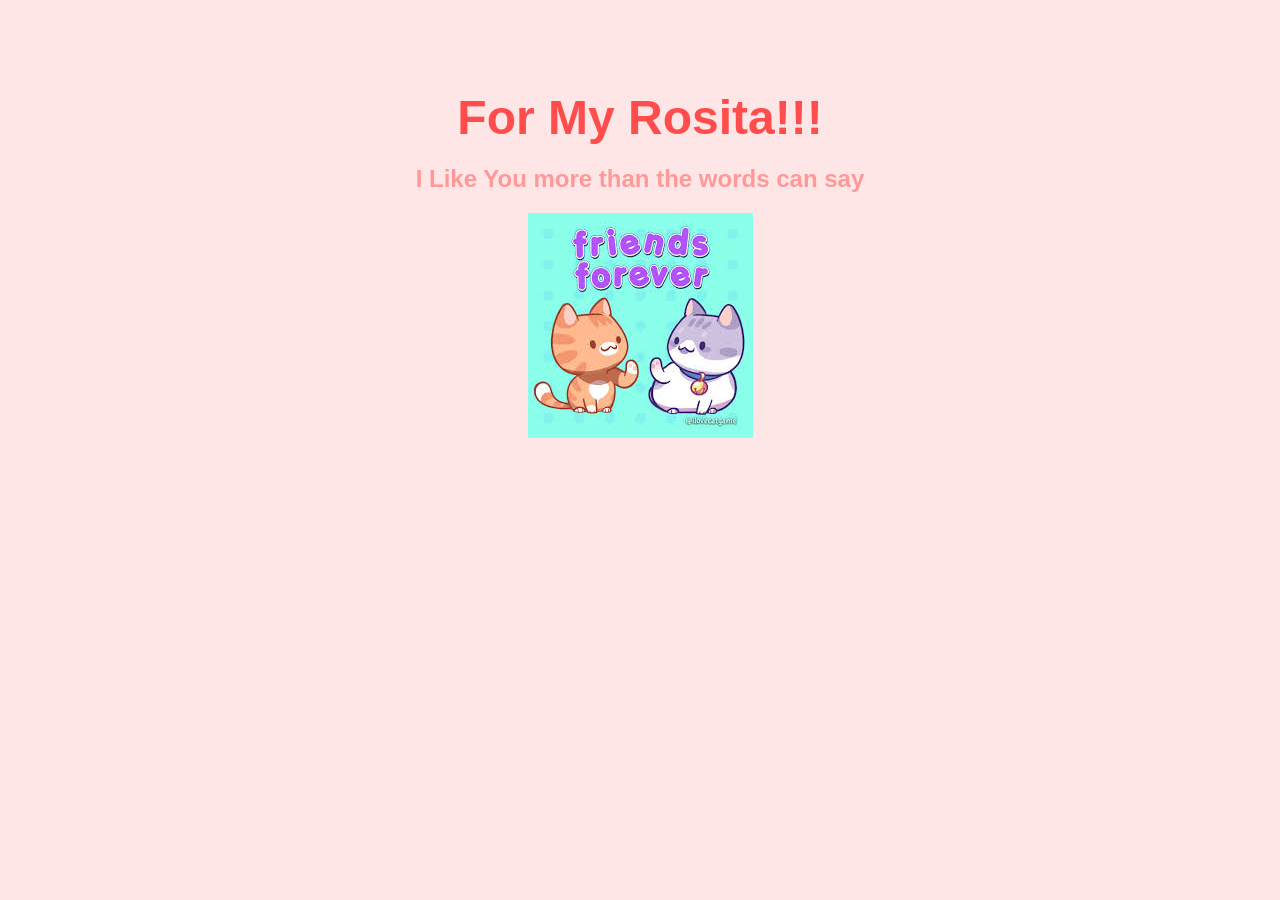
==== index.html @ 2a7308a5 "added" ====
<!DOCTYPE html>
<html lang="en">

<head>
    <meta charset="UTF-8">
    <meta name="viewport" content="width=device-width, initial-scale=1.0">
    <title>For My Rosita!!!</title>
    <style>
        body {
            background-color: #ffe6e6;
            font-family: 'Arial', sans-serif;
            text-align: center;
            padding: 50px;
        }

        h1 {
            color: #ff4d4d;
            font-size: 48px;
            margin-bottom: 20px;
        }

        h2 {
            color: #ff9999;
            font-size: 24px;
        }
    </style>
</head>

<body>
    <h1>For My Rosita!!!</h1>
    <h2>I Like You more than the words can say</h2>
    <img src="download (1).jpg" alt="Love GIF">
</body>

</html>
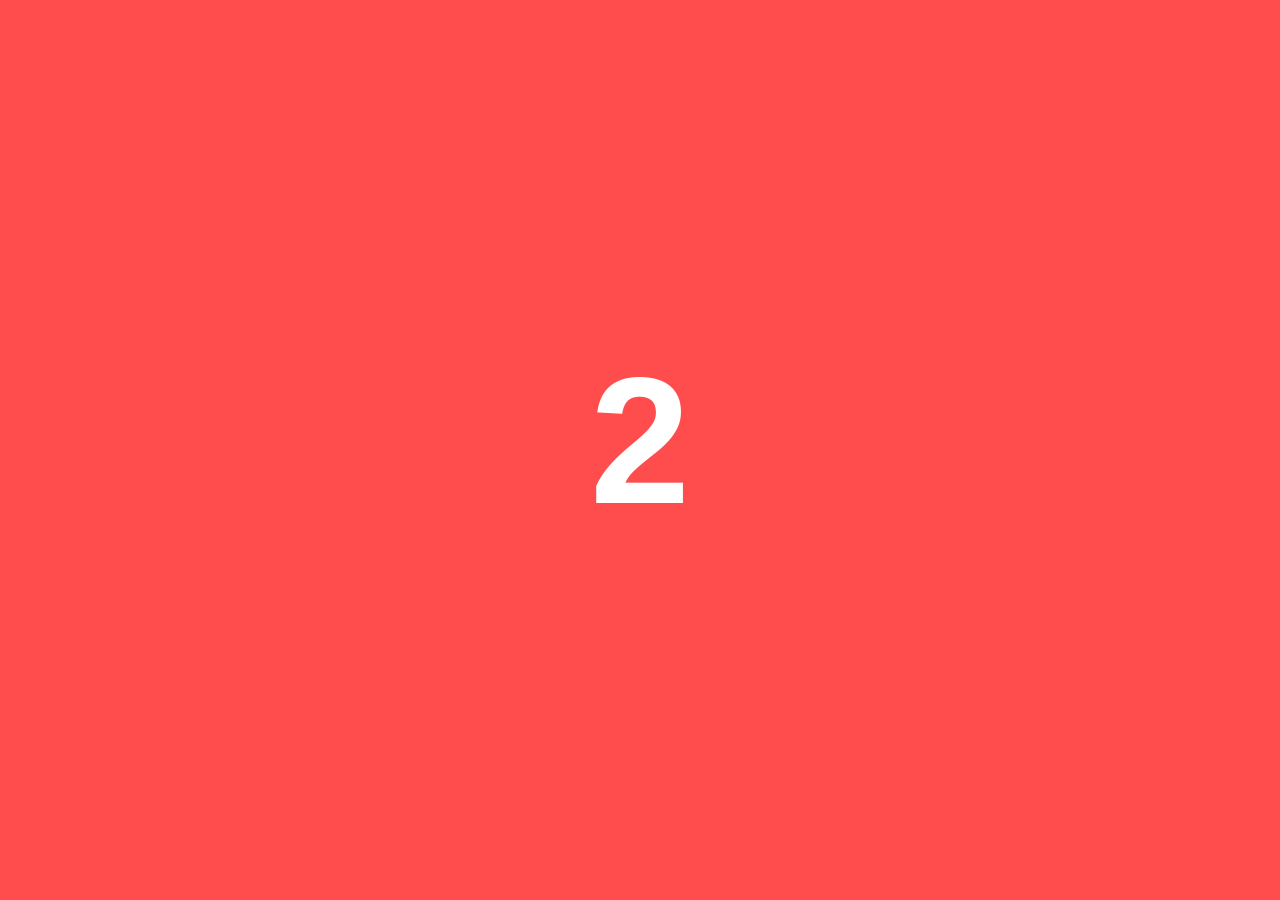
==== commit f2dd9252: "Update index.html" ====
--- a/index.html
+++ b/index.html
@@ -6,10 +6,41 @@
     <meta name="viewport" content="width=device-width, initial-scale=1.0">
     <title>For My Rosita!!!</title>
     <style>
+        * {
+            margin: 0;
+            padding: 0;
+            box-sizing: border-box;
+        }
+
         body {
-            background-color: #ffe6e6;
             font-family: 'Arial', sans-serif;
             text-align: center;
+            background-color: #ffe6e6;
+        }
+
+        #countdown-screen {
+            position: fixed;
+            inset: 0;
+            background: #ff4d4d;
+            display: flex;
+            align-items: center;
+            justify-content: center;
+            z-index: 999;
+        }
+
+        #number {
+            font-size: 180px;
+            font-weight: bold;
+            color: white;
+        }
+
+        #main-page {
+            display: none;
+            background-image: url(bg.webp);
+            background-size: cover;
+            background-position: center;
+            background-repeat: no-repeat;
+            min-height: 100vh;
             padding: 50px;
         }
 
@@ -22,14 +53,70 @@
         h2 {
             color: #ff9999;
             font-size: 24px;
+            margin-bottom: 30px;
+        }
+
+        img {
+            max-width: 300px;
+            border-radius: 16px;
+            margin-bottom: 24px;
+        }
+
+        button {
+            display: block;
+            margin: 20px auto;
+            padding: 14px 36px;
+            font-size: 18px;
+            background: #ff4d4d;
+            color: white;
+            border: none;
+            border-radius: 30px;
+            cursor: pointer;
+        }
+
+        button:hover {
+            background: #e03333;
         }
     </style>
 </head>
 
 <body>
-    <h1>For My Rosita!!!</h1>
-    <h2>I Like You more than the words can say</h2>
-    <img src="download (1).jpg" alt="Love GIF">
+
+    <div id="countdown-screen">
+        <h1 id="number">3</h1>
+    </div>
+
+    <div id="main-page">
+        <h1>For My Rosita!!!</h1>
+        <h2>I Like You more than the words can say</h2>
+        <img src="download (1).jpg" alt="Friends Forever">
+        <button onclick="showLove()">Click Me!</button>
+    </div>
+
+    <script>
+        let count = 3;
+        const numEl = document.getElementById('number');
+        const countdownScreen = document.getElementById('countdown-screen');
+        const mainPage = document.getElementById('main-page');
+
+        function tick() {
+            if (count === 0) {
+                countdownScreen.style.display = 'none';
+                mainPage.style.display = 'block';
+                return;
+            }
+            numEl.textContent = count;
+            count--;
+            setTimeout(tick, 1000);
+        }
+
+        tick();
+
+        function showLove() {
+            alert("I Like You So Much!!!");
+        }
+    </script>
+
 </body>
 
-</html>+</html>
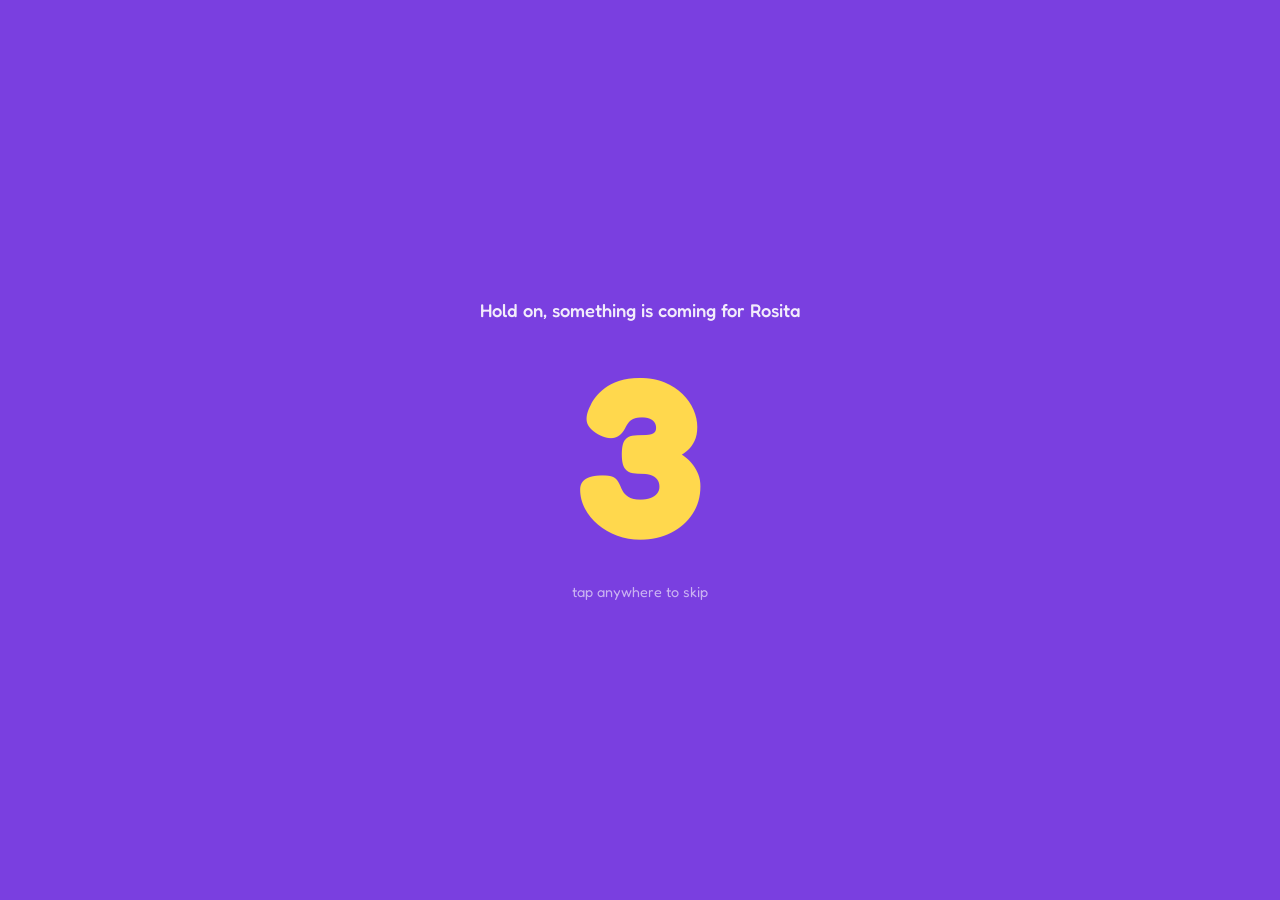
==== commit e8a10b0d: "Birthday Changes" ====
--- a/index.html
+++ b/index.html
@@ -1,122 +1,97 @@
-<!DOCTYPE html>
-<html lang="en">
-
-<head>
-    <meta charset="UTF-8">
-    <meta name="viewport" content="width=device-width, initial-scale=1.0">
-    <title>For My Rosita!!!</title>
-    <style>
-        * {
-            margin: 0;
-            padding: 0;
-            box-sizing: border-box;
-        }
-
-        body {
-            font-family: 'Arial', sans-serif;
-            text-align: center;
-            background-color: #ffe6e6;
-        }
-
-        #countdown-screen {
-            position: fixed;
-            inset: 0;
-            background: #ff4d4d;
-            display: flex;
-            align-items: center;
-            justify-content: center;
-            z-index: 999;
-        }
-
-        #number {
-            font-size: 180px;
-            font-weight: bold;
-            color: white;
-        }
-
-        #main-page {
-            display: none;
-            background-image: url(bg.webp);
-            background-size: cover;
-            background-position: center;
-            background-repeat: no-repeat;
-            min-height: 100vh;
-            padding: 50px;
-        }
-
-        h1 {
-            color: #ff4d4d;
-            font-size: 48px;
-            margin-bottom: 20px;
-        }
-
-        h2 {
-            color: #ff9999;
-            font-size: 24px;
-            margin-bottom: 30px;
-        }
-
-        img {
-            max-width: 300px;
-            border-radius: 16px;
-            margin-bottom: 24px;
-        }
-
-        button {
-            display: block;
-            margin: 20px auto;
-            padding: 14px 36px;
-            font-size: 18px;
-            background: #ff4d4d;
-            color: white;
-            border: none;
-            border-radius: 30px;
-            cursor: pointer;
-        }
-
-        button:hover {
-            background: #e03333;
-        }
-    </style>
-</head>
-
-<body>
-
-    <div id="countdown-screen">
-        <h1 id="number">3</h1>
-    </div>
-
-    <div id="main-page">
-        <h1>For My Rosita!!!</h1>
-        <h2>I Like You more than the words can say</h2>
-        <img src="download (1).jpg" alt="Friends Forever">
-        <button onclick="showLove()">Click Me!</button>
-    </div>
-
-    <script>
-        let count = 3;
-        const numEl = document.getElementById('number');
-        const countdownScreen = document.getElementById('countdown-screen');
-        const mainPage = document.getElementById('main-page');
-
-        function tick() {
-            if (count === 0) {
-                countdownScreen.style.display = 'none';
-                mainPage.style.display = 'block';
-                return;
-            }
-            numEl.textContent = count;
-            count--;
-            setTimeout(tick, 1000);
-        }
-
-        tick();
-
-        function showLove() {
-            alert("I Like You So Much!!!");
-        }
-    </script>
-
-</body>
-
-</html>
+<!DOCTYPE html>
+<html lang="en">
+<head>
+  <meta charset="UTF-8">
+  <meta name="viewport" content="width=device-width, initial-scale=1">
+  <title>Happy birthday Rosita</title>
+  <meta name="theme-color" content="#7a3fe0">
+  <link rel="preconnect" href="https://fonts.googleapis.com">
+  <link rel="preconnect" href="https://fonts.gstatic.com" crossorigin>
+  <link href="https://fonts.googleapis.com/css2?family=Fredoka:wght@400;500;600;700&family=Patrick+Hand&display=swap" rel="stylesheet">
+  <link rel="stylesheet" href="style.css">
+</head>
+<body class="locked">
+
+  <!-- 3, 2, 1 -->
+  <div id="countdown" role="status" aria-live="polite">
+    <p class="cd-small">Hold on, something is coming for Rosita</p>
+    <div id="cd-number">3</div>
+    <p class="cd-skip">tap anywhere to skip</p>
+  </div>
+
+  <canvas id="confetti" aria-hidden="true"></canvas>
+
+  <button id="tune" class="tune" type="button" aria-pressed="false">Play a tune</button>
+
+  <main>
+
+    <!-- Cake -->
+    <section class="scene hero" id="hero">
+      <div class="hero-text" aria-live="polite">
+        <h1 id="hero-title">Make a wish, Rosita</h1>
+        <p id="hero-sub">Think of something good, then blow out the candles.</p>
+      </div>
+
+      <div class="cake lit" id="cake" aria-hidden="true">
+        <div class="glow"></div>
+        <div class="candles">
+          <div class="candle"><span class="flame"></span></div>
+          <div class="candle"><span class="flame"></span></div>
+          <div class="candle"><span class="flame"></span></div>
+        </div>
+        <div class="tier tier-top"></div>
+        <div class="tier tier-mid"></div>
+        <div class="tier tier-bottom"></div>
+        <div class="plate"></div>
+      </div>
+
+      <div class="hero-actions">
+        <button id="blow" class="btn" type="button">Blow the candles</button>
+        <button id="relight" class="btn-text" type="button" hidden>Light them again</button>
+      </div>
+    </section>
+
+    <!-- Letter -->
+    <section class="scene reveal" id="letter-section" hidden>
+      <h2>A little letter for you</h2>
+      <article class="paper">
+        <div class="paper-text" id="letter"></div>
+      </article>
+    </section>
+
+    <!-- Reasons -->
+    <section class="scene reveal" id="reasons-section" hidden>
+      <h2>Why you are my person</h2>
+      <p class="hint">Tap a card to flip it</p>
+      <div class="cards" id="cards"></div>
+    </section>
+
+    <!-- Photo -->
+    <section class="scene reveal" id="photo-section" hidden>
+      <h2>Us, forever</h2>
+      <figure class="polaroid">
+        <img id="photo" src="friends.jpg" alt="Two cartoon cats waving at each other with the words friends forever">
+        <figcaption id="photo-caption"></figcaption>
+      </figure>
+    </section>
+
+    <!-- Gift -->
+    <section class="scene reveal" id="gift-section" hidden>
+      <h2>One more thing</h2>
+      <button class="gift" id="gift" type="button" aria-expanded="false" aria-controls="gift-note">
+        <span class="gift-lid"></span>
+        <span class="gift-box"></span>
+        <span class="gift-label">Open it</span>
+      </button>
+      <p class="gift-note" id="gift-note" aria-live="polite"></p>
+    </section>
+
+    <footer class="foot" id="foot" hidden>
+      <p>Made with love, for Rosita</p>
+    </footer>
+
+  </main>
+
+  <script src="script.js"></script>
+</body>
+</html>
--- a/style.css
+++ b/style.css
@@ -0,0 +1,510 @@
+:root {
+  --mint: #8ee6d8;
+  --mint-deep: #5fcfc0;
+  --ink: #2b1a66;
+  --purple: #7a3fe0;
+  --orange: #ff9a4d;
+  --pink: #ff7eb6;
+  --yellow: #ffd84d;
+  --paper: #fffaf0;
+  --font-display: 'Fredoka', 'Trebuchet MS', system-ui, sans-serif;
+  --font-hand: 'Patrick Hand', 'Comic Sans MS', cursive;
+}
+
+* { margin: 0; padding: 0; box-sizing: border-box; }
+
+html { scroll-behavior: smooth; }
+
+body {
+  font-family: var(--font-display);
+  color: var(--ink);
+  background:
+    radial-gradient(circle at 15% 10%, rgba(255, 255, 255, .35) 0, transparent 40%),
+    radial-gradient(circle at 85% 70%, rgba(255, 255, 255, .25) 0, transparent 45%),
+    var(--mint);
+  background-attachment: fixed;
+  line-height: 1.5;
+  -webkit-font-smoothing: antialiased;
+}
+
+body.locked { overflow: hidden; }
+
+[hidden] { display: none !important; }
+
+:focus-visible {
+  outline: 3px solid var(--ink);
+  outline-offset: 3px;
+}
+
+/* ---------- countdown ---------- */
+
+#countdown {
+  position: fixed;
+  inset: 0;
+  z-index: 100;
+  display: flex;
+  flex-direction: column;
+  align-items: center;
+  justify-content: center;
+  gap: 1rem;
+  background: var(--purple);
+  color: #fff;
+  text-align: center;
+  padding: 1.5rem;
+  transition: opacity .6s ease, visibility .6s ease;
+  cursor: pointer;
+}
+
+#countdown.done { opacity: 0; visibility: hidden; }
+
+.cd-small { font-size: 1.15rem; font-weight: 500; opacity: .9; }
+.cd-skip { font-size: .9rem; opacity: .6; }
+
+#cd-number {
+  font-size: clamp(7rem, 32vw, 14rem);
+  font-weight: 700;
+  line-height: 1;
+  color: var(--yellow);
+}
+
+#cd-number.pop { animation: pop .8s cubic-bezier(.2, 1.4, .4, 1); }
+
+@keyframes pop {
+  0% { transform: scale(.3); opacity: 0; }
+  60% { transform: scale(1.15); opacity: 1; }
+  100% { transform: scale(1); }
+}
+
+/* ---------- confetti + tune ---------- */
+
+#confetti {
+  position: fixed;
+  inset: 0;
+  width: 100%;
+  height: 100%;
+  pointer-events: none;
+  z-index: 60;
+}
+
+.tune {
+  position: fixed;
+  top: .9rem;
+  right: .9rem;
+  z-index: 70;
+  font: 500 .9rem var(--font-display);
+  color: var(--ink);
+  background: rgba(255, 255, 255, .85);
+  border: 2px solid var(--ink);
+  border-radius: 999px;
+  padding: .45rem 1rem;
+  cursor: pointer;
+}
+
+.tune[aria-pressed="true"] { background: var(--yellow); }
+
+/* ---------- shared ---------- */
+
+.scene {
+  min-height: 100svh;
+  display: flex;
+  flex-direction: column;
+  align-items: center;
+  justify-content: center;
+  text-align: center;
+  padding: 5rem 1.25rem;
+  gap: 1.5rem;
+}
+
+h1 {
+  font-size: clamp(2.4rem, 9vw, 4.4rem);
+  font-weight: 700;
+  line-height: 1.05;
+  letter-spacing: -.01em;
+  color: var(--purple);
+  text-shadow: 3px 3px 0 #fff;
+}
+
+h2 {
+  font-size: clamp(1.8rem, 6vw, 2.8rem);
+  font-weight: 700;
+  line-height: 1.1;
+  color: var(--purple);
+  text-shadow: 2px 2px 0 #fff;
+}
+
+.hint { font-size: 1rem; opacity: .75; }
+
+.btn {
+  font: 600 1.15rem var(--font-display);
+  color: #fff;
+  background: var(--purple);
+  border: none;
+  border-radius: 999px;
+  padding: .9rem 2.2rem;
+  cursor: pointer;
+  box-shadow: 0 5px 0 var(--ink);
+  transition: transform .12s ease, box-shadow .12s ease;
+}
+
+.btn:hover { transform: translateY(-2px); box-shadow: 0 7px 0 var(--ink); }
+.btn:active { transform: translateY(4px); box-shadow: 0 1px 0 var(--ink); }
+
+.btn-text {
+  font: 500 1rem var(--font-display);
+  color: var(--ink);
+  background: none;
+  border: none;
+  text-decoration: underline;
+  text-underline-offset: 4px;
+  cursor: pointer;
+  padding: .5rem;
+}
+
+/* ---------- hero + cake ---------- */
+
+.hero { gap: 2rem; }
+.hero-text { max-width: 30rem; display: grid; gap: .8rem; }
+.hero-text p { font-size: 1.15rem; }
+
+.hero-actions { display: grid; justify-items: center; gap: .4rem; }
+
+.cake {
+  position: relative;
+  width: 290px;
+  height: 300px;
+  cursor: pointer;
+}
+
+.glow {
+  position: absolute;
+  left: 50%;
+  bottom: 190px;
+  width: 280px;
+  height: 220px;
+  margin-left: -140px;
+  background: radial-gradient(closest-side, rgba(255, 216, 77, .75), transparent);
+  animation: glow 2.4s ease-in-out infinite;
+  transition: opacity .8s ease;
+}
+
+.cake.out .glow { opacity: 0; animation: none; }
+
+@keyframes glow {
+  0%, 100% { transform: scale(1); }
+  50% { transform: scale(1.08); }
+}
+
+.plate {
+  position: absolute;
+  left: 0;
+  right: 0;
+  bottom: 0;
+  height: 22px;
+  background: #fff;
+  border: 3px solid var(--ink);
+  border-radius: 50%;
+}
+
+.tier {
+  position: absolute;
+  left: 50%;
+  border: 3px solid var(--ink);
+  border-radius: 18px;
+  overflow: hidden;
+  transform: translateX(-50%);
+}
+
+.tier::before {
+  content: "";
+  position: absolute;
+  top: 0;
+  left: 0;
+  right: 0;
+  height: 16px;
+  background: #fff;
+}
+
+.tier::after {
+  content: "";
+  position: absolute;
+  top: 14px;
+  left: 0;
+  right: 0;
+  height: 22px;
+  background: radial-gradient(circle at 14px 0, #fff 13px, transparent 14px) 0 0 / 28px 22px repeat-x;
+}
+
+.tier-bottom { width: 250px; height: 92px; bottom: 10px; background: var(--purple); }
+.tier-mid { width: 180px; height: 72px; bottom: 96px; background: var(--pink); }
+.tier-top { width: 116px; height: 58px; bottom: 162px; background: var(--orange); }
+
+.candles {
+  position: absolute;
+  left: 50%;
+  bottom: 216px;
+  display: flex;
+  gap: 22px;
+  transform: translateX(-50%);
+  z-index: 2;
+}
+
+.candle {
+  position: relative;
+  width: 10px;
+  height: 36px;
+  border: 2px solid var(--ink);
+  border-radius: 3px;
+  background: repeating-linear-gradient(-45deg, #fff 0 6px, var(--yellow) 6px 12px);
+}
+
+.flame {
+  position: absolute;
+  left: 50%;
+  bottom: 100%;
+  width: 14px;
+  height: 22px;
+  margin: 0 0 3px -7px;
+  background: radial-gradient(circle at 50% 70%, #fff6c2 0, var(--yellow) 35%, var(--orange) 80%);
+  border-radius: 50% 50% 50% 50% / 62% 62% 38% 38%;
+  transform-origin: 50% 100%;
+  animation: flicker .5s ease-in-out infinite alternate;
+  transition: opacity .25s ease, transform .25s ease;
+}
+
+.candle:nth-child(2) .flame { animation-delay: .15s; }
+.candle:nth-child(3) .flame { animation-delay: .3s; }
+
+@keyframes flicker {
+  from { transform: scale(1, 1) rotate(-3deg); }
+  to { transform: scale(.9, 1.1) rotate(3deg); }
+}
+
+.cake.out .flame { opacity: 0; transform: scale(.2); animation: none; }
+
+.candle::after {
+  content: "";
+  position: absolute;
+  left: 50%;
+  bottom: 100%;
+  width: 8px;
+  height: 8px;
+  margin-left: -4px;
+  border-radius: 50%;
+  background: rgba(90, 90, 110, .55);
+  opacity: 0;
+}
+
+.cake.out .candle::after { animation: smoke 1.6s ease-out forwards; }
+
+@keyframes smoke {
+  0% { opacity: .7; transform: translateY(0) scale(.6); }
+  100% { opacity: 0; transform: translateY(-70px) scale(2.6); }
+}
+
+/* ---------- letter ---------- */
+
+.paper {
+  width: min(100%, 36rem);
+  background: var(--paper);
+  border-radius: 6px;
+  padding: 2rem 1.6rem 1.6rem;
+  box-shadow: 0 10px 0 rgba(43, 26, 102, .15), 0 0 0 3px var(--ink);
+  transform: rotate(-1deg);
+  text-align: left;
+}
+
+.paper-text {
+  font-family: var(--font-hand);
+  font-size: 1.3rem;
+  line-height: 2.3rem;
+  background-image: linear-gradient(transparent calc(100% - 1px), #e4d6b8 0);
+  background-size: 100% 2.3rem;
+}
+
+.paper-text p { margin-bottom: 2.3rem; }
+.paper-text p:last-child { margin-bottom: 0; }
+.paper-text .sign { text-align: right; color: var(--purple); font-size: 1.5rem; }
+
+/* ---------- flip cards ---------- */
+
+.cards {
+  width: min(100%, 48rem);
+  display: grid;
+  grid-template-columns: repeat(auto-fit, minmax(9.5rem, 1fr));
+  gap: 1rem;
+}
+
+.card {
+  perspective: 800px;
+  background: none;
+  border: none;
+  height: 11rem;
+  font: inherit;
+  color: inherit;
+  cursor: pointer;
+}
+
+.card-inner {
+  position: relative;
+  width: 100%;
+  height: 100%;
+  transform-style: preserve-3d;
+  transition: transform .6s cubic-bezier(.3, 1.3, .5, 1);
+}
+
+.card.flipped .card-inner { transform: rotateY(180deg); }
+
+.face {
+  position: absolute;
+  inset: 0;
+  display: flex;
+  align-items: center;
+  justify-content: center;
+  padding: 1rem;
+  border: 3px solid var(--ink);
+  border-radius: 20px;
+  backface-visibility: hidden;
+  -webkit-backface-visibility: hidden;
+}
+
+.front { font-size: 1.35rem; font-weight: 600; color: #fff; }
+.back { transform: rotateY(180deg); background: var(--paper); font-size: 1rem; line-height: 1.35; font-weight: 500; }
+
+.card:nth-child(4n + 1) .front { background: var(--purple); }
+.card:nth-child(4n + 2) .front { background: var(--orange); }
+.card:nth-child(4n + 3) .front { background: var(--pink); }
+.card:nth-child(4n + 4) .front { background: var(--ink); }
+
+/* ---------- photo ---------- */
+
+.polaroid {
+  background: #fff;
+  padding: .9rem .9rem 1rem;
+  border: 3px solid var(--ink);
+  border-radius: 8px;
+  transform: rotate(3deg);
+  max-width: 17rem;
+  box-shadow: 0 10px 0 rgba(43, 26, 102, .15);
+}
+
+.polaroid img { display: block; width: 100%; height: auto; border-radius: 4px; }
+
+.polaroid figcaption {
+  margin-top: .7rem;
+  font-family: var(--font-hand);
+  font-size: 1.3rem;
+}
+
+/* ---------- gift ---------- */
+
+.gift {
+  position: relative;
+  width: 160px;
+  height: 170px;
+  background: none;
+  border: none;
+  font: inherit;
+  color: inherit;
+  cursor: pointer;
+}
+
+.gift-box,
+.gift-lid {
+  position: absolute;
+  left: 50%;
+  border: 3px solid var(--ink);
+  transform: translateX(-50%);
+  background:
+    linear-gradient(90deg, transparent 42%, var(--yellow) 42% 58%, transparent 58%),
+    var(--purple);
+}
+
+.gift-box { bottom: 28px; width: 130px; height: 90px; border-radius: 0 0 14px 14px; }
+
+.gift-lid {
+  bottom: 114px;
+  width: 150px;
+  height: 36px;
+  border-radius: 10px;
+  z-index: 2;
+  background:
+    linear-gradient(90deg, transparent 42%, var(--yellow) 42% 58%, transparent 58%),
+    var(--pink);
+  transition: transform .6s cubic-bezier(.3, 1.5, .5, 1);
+}
+
+.gift-lid::before {
+  content: "";
+  position: absolute;
+  left: 50%;
+  bottom: 100%;
+  width: 44px;
+  height: 26px;
+  margin-left: -22px;
+  border: 3px solid var(--ink);
+  border-bottom: none;
+  border-radius: 24px 24px 0 0;
+  background: var(--yellow);
+}
+
+.gift-label {
+  position: absolute;
+  left: 0;
+  right: 0;
+  bottom: 0;
+  font-size: 1.1rem;
+  font-weight: 600;
+}
+
+.gift:not(.open) { animation: wiggle 2.8s ease-in-out infinite; }
+
+@keyframes wiggle {
+  0%, 82%, 100% { transform: rotate(0); }
+  86% { transform: rotate(-5deg); }
+  90% { transform: rotate(5deg); }
+  94% { transform: rotate(-3deg); }
+}
+
+.gift.open .gift-lid { transform: translate(-50%, -46px) rotate(-14deg); }
+
+.gift-note {
+  max-width: 26rem;
+  min-height: 4.5rem;
+  font-size: 1.3rem;
+  font-weight: 500;
+  opacity: 0;
+  transform: translateY(10px);
+  transition: opacity .6s ease .3s, transform .6s ease .3s;
+}
+
+.gift-note.show { opacity: 1; transform: none; }
+
+.foot { text-align: center; padding: 2rem 1rem 3rem; font-size: .95rem; opacity: .75; }
+
+/* ---------- reveal on scroll ---------- */
+
+.reveal .paper,
+.reveal .cards,
+.reveal .polaroid {
+  opacity: 0;
+  transition: opacity .7s ease;
+}
+
+.reveal.seen .paper,
+.reveal.seen .cards,
+.reveal.seen .polaroid { opacity: 1; }
+
+/* ---------- small screens + motion ---------- */
+
+@media (max-width: 420px) {
+  .cake { transform: scale(.88); transform-origin: 50% 100%; }
+  .paper-text { font-size: 1.2rem; }
+}
+
+@media (prefers-reduced-motion: reduce) {
+  html { scroll-behavior: auto; }
+  *, *::before, *::after {
+    animation: none !important;
+    transition-duration: .01ms !important;
+  }
+}
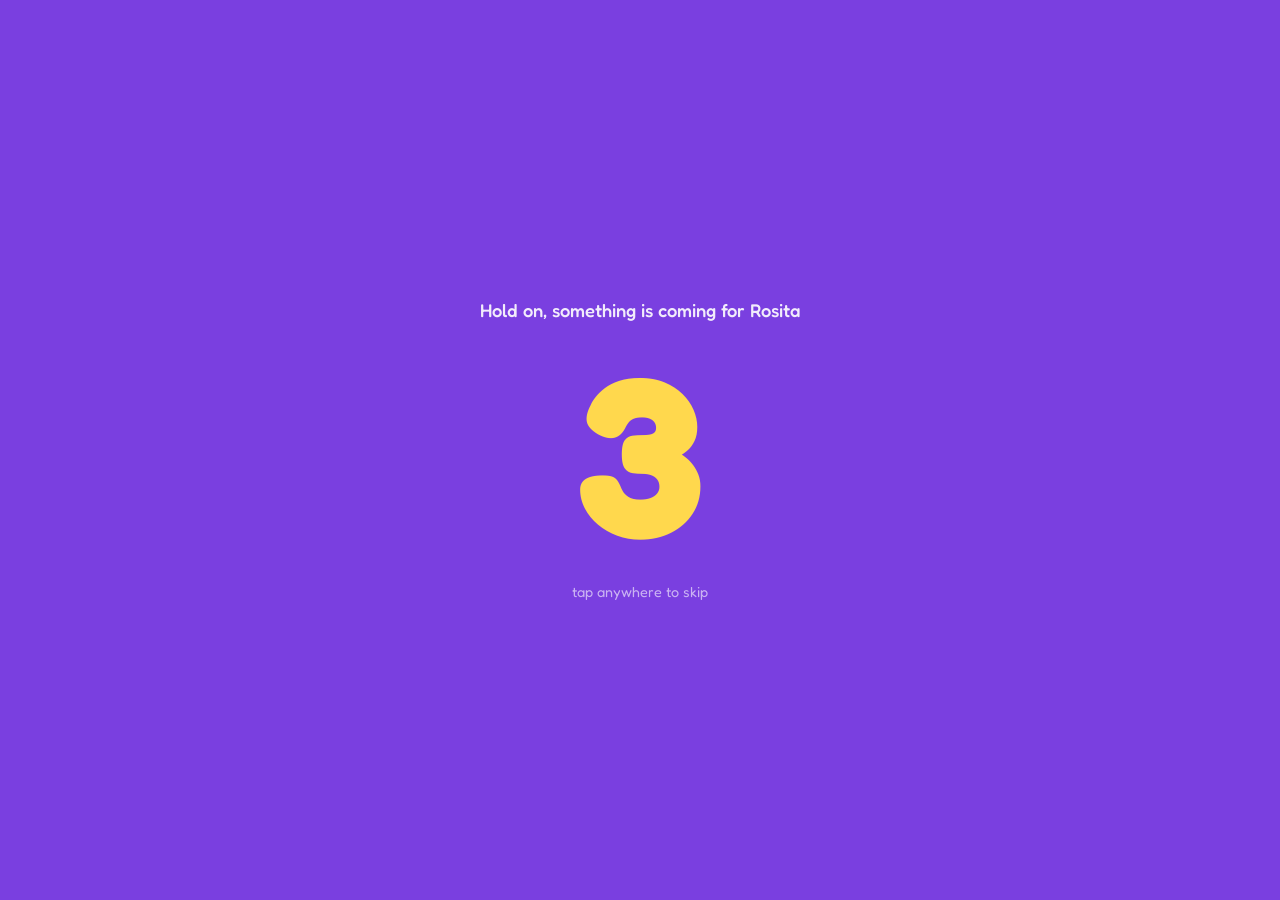
==== commit 6c25cb25: "Improved" ====
--- a/index.html
+++ b/index.html
@@ -3,7 +3,7 @@
 <head>
   <meta charset="UTF-8">
   <meta name="viewport" content="width=device-width, initial-scale=1">
-  <title>Happy birthday Rosita</title>
+  <title>Happy Birthday, Rosita 💜</title>
   <meta name="theme-color" content="#7a3fe0">
   <link rel="preconnect" href="https://fonts.googleapis.com">
   <link rel="preconnect" href="https://fonts.gstatic.com" crossorigin>
@@ -21,7 +21,7 @@
 
   <canvas id="confetti" aria-hidden="true"></canvas>
 
-  <button id="tune" class="tune" type="button" aria-pressed="false">Play a tune</button>
+  <button id="tune" class="tune" type="button" aria-pressed="false">Play a tune ♫</button>
 
   <main>
 
@@ -87,7 +87,7 @@
     </section>
 
     <footer class="foot" id="foot" hidden>
-      <p>Made with love, for Rosita</p>
+      <p>Made with love, for Rosita 💜</p>
     </footer>
 
   </main>
--- a/style.css
+++ b/style.css
@@ -508,3 +508,188 @@
     transition-duration: .01ms !important;
   }
 }
+
+/* ---------- final polish ---------- */
+
+body {
+  overflow-x: hidden;
+  background:
+    radial-gradient(circle at 12% 15%, rgba(255,255,255,.55) 0 2px, transparent 3px),
+    radial-gradient(circle at 88% 24%, rgba(255,255,255,.42) 0 3px, transparent 4px),
+    linear-gradient(160deg, #9af0e0 0%, #8ee6d8 42%, #b9efe7 100%);
+  background-size: 42px 42px, 68px 68px, auto;
+}
+
+main { position: relative; z-index: 2; }
+
+.scene {
+  position: relative;
+  isolation: isolate;
+}
+
+.scene::after {
+  content: "♡";
+  position: absolute;
+  right: clamp(1rem, 6vw, 5rem);
+  bottom: 1.5rem;
+  font-size: clamp(1.5rem, 5vw, 3rem);
+  color: rgba(122, 63, 224, .16);
+  transform: rotate(12deg);
+  pointer-events: none;
+}
+
+.hero::before {
+  content: "Happy Birthday";
+  position: absolute;
+  top: 8%;
+  left: 50%;
+  transform: translateX(-50%) rotate(-4deg);
+  font-family: var(--font-hand);
+  font-size: clamp(1.1rem, 4vw, 1.8rem);
+  color: rgba(43, 26, 102, .45);
+  letter-spacing: .08em;
+  white-space: nowrap;
+}
+
+.hero-text {
+  padding: 1.1rem 1.4rem;
+  border-radius: 24px;
+  background: rgba(255,255,255,.24);
+  backdrop-filter: blur(4px);
+}
+
+.hero-text p { color: rgba(43, 26, 102, .86); }
+
+.cake {
+  filter: drop-shadow(0 18px 18px rgba(43,26,102,.12));
+  transition: transform .25s ease;
+}
+.cake:hover { transform: translateY(-4px) scale(1.015); }
+
+.btn {
+  position: relative;
+  overflow: hidden;
+  background: linear-gradient(135deg, #7a3fe0, #9855f0);
+}
+.btn::after {
+  content: "";
+  position: absolute;
+  inset: 0;
+  background: linear-gradient(110deg, transparent 25%, rgba(255,255,255,.32) 45%, transparent 65%);
+  transform: translateX(-120%);
+  transition: transform .55s ease;
+}
+.btn:hover::after { transform: translateX(120%); }
+
+.paper {
+  position: relative;
+  border-radius: 14px;
+  background:
+    linear-gradient(rgba(255,250,240,.95), rgba(255,250,240,.95)),
+    var(--paper);
+  box-shadow: 0 14px 0 rgba(43, 26, 102, .12), 0 0 0 3px var(--ink), 0 22px 55px rgba(43,26,102,.12);
+}
+.paper::before {
+  content: "💌";
+  position: absolute;
+  top: -1.1rem;
+  right: 1.2rem;
+  font-size: 2rem;
+  transform: rotate(10deg);
+}
+.signature-heart { font-size: 1.35em; }
+
+.cards { gap: 1.2rem; }
+.card { height: 12rem; }
+.face {
+  box-shadow: 0 9px 0 rgba(43,26,102,.13);
+  overflow: hidden;
+}
+.front {
+  flex-direction: column;
+  gap: .55rem;
+  font-size: 1.25rem;
+}
+.card-icon { font-size: 2rem; filter: drop-shadow(0 2px 0 rgba(43,26,102,.2)); }
+.back { padding: 1.2rem; }
+
+.polaroid {
+  max-width: 21rem;
+  padding: 1rem 1rem 1.2rem;
+  box-shadow: 0 14px 0 rgba(43, 26, 102, .13), 0 24px 50px rgba(43,26,102,.13);
+}
+.polaroid img { aspect-ratio: 1 / 1; object-fit: cover; }
+.polaroid figcaption { color: var(--purple); }
+
+#gift-section {
+  min-height: 92svh;
+}
+.gift {
+  filter: drop-shadow(0 12px 10px rgba(43,26,102,.15));
+}
+.gift-note {
+  background: rgba(255,255,255,.5);
+  border: 2px dashed rgba(43,26,102,.45);
+  border-radius: 20px;
+  padding: 1rem 1.2rem;
+}
+
+.foot {
+  position: relative;
+  z-index: 3;
+  font-family: var(--font-hand);
+  font-size: 1.15rem;
+}
+
+.float-layer {
+  position: fixed;
+  inset: 0;
+  overflow: hidden;
+  pointer-events: none;
+  z-index: 1;
+}
+.float-heart {
+  position: absolute;
+  bottom: -3rem;
+  color: rgba(122,63,224,.18);
+  animation: floatUp linear infinite;
+}
+@keyframes floatUp {
+  from { transform: translateY(0) rotate(0deg); opacity: 0; }
+  10% { opacity: 1; }
+  90% { opacity: .8; }
+  to { transform: translateY(-115vh) rotate(300deg); opacity: 0; }
+}
+
+.reveal .paper,
+.reveal .cards,
+.reveal .polaroid,
+.reveal .gift,
+.reveal .gift-note {
+  opacity: 0;
+  transform: translateY(28px) scale(.985);
+  transition: opacity .8s ease, transform .8s cubic-bezier(.2,.8,.2,1);
+}
+.reveal.seen .paper,
+.reveal.seen .cards,
+.reveal.seen .polaroid,
+.reveal.seen .gift,
+.reveal.seen .gift-note.show {
+  opacity: 1;
+  transform: none;
+}
+
+@media (max-width: 620px) {
+  .scene { padding: 4.5rem 1rem; }
+  .hero { padding-top: 6rem; }
+  .cards { grid-template-columns: 1fr 1fr; }
+  .card { height: 10.8rem; }
+  .front { font-size: 1.05rem; }
+  .back { font-size: .92rem; }
+  .tune { top: .65rem; right: .65rem; padding: .4rem .8rem; }
+}
+
+@media (max-width: 390px) {
+  .cards { grid-template-columns: 1fr; }
+  .card { height: 9.5rem; }
+}
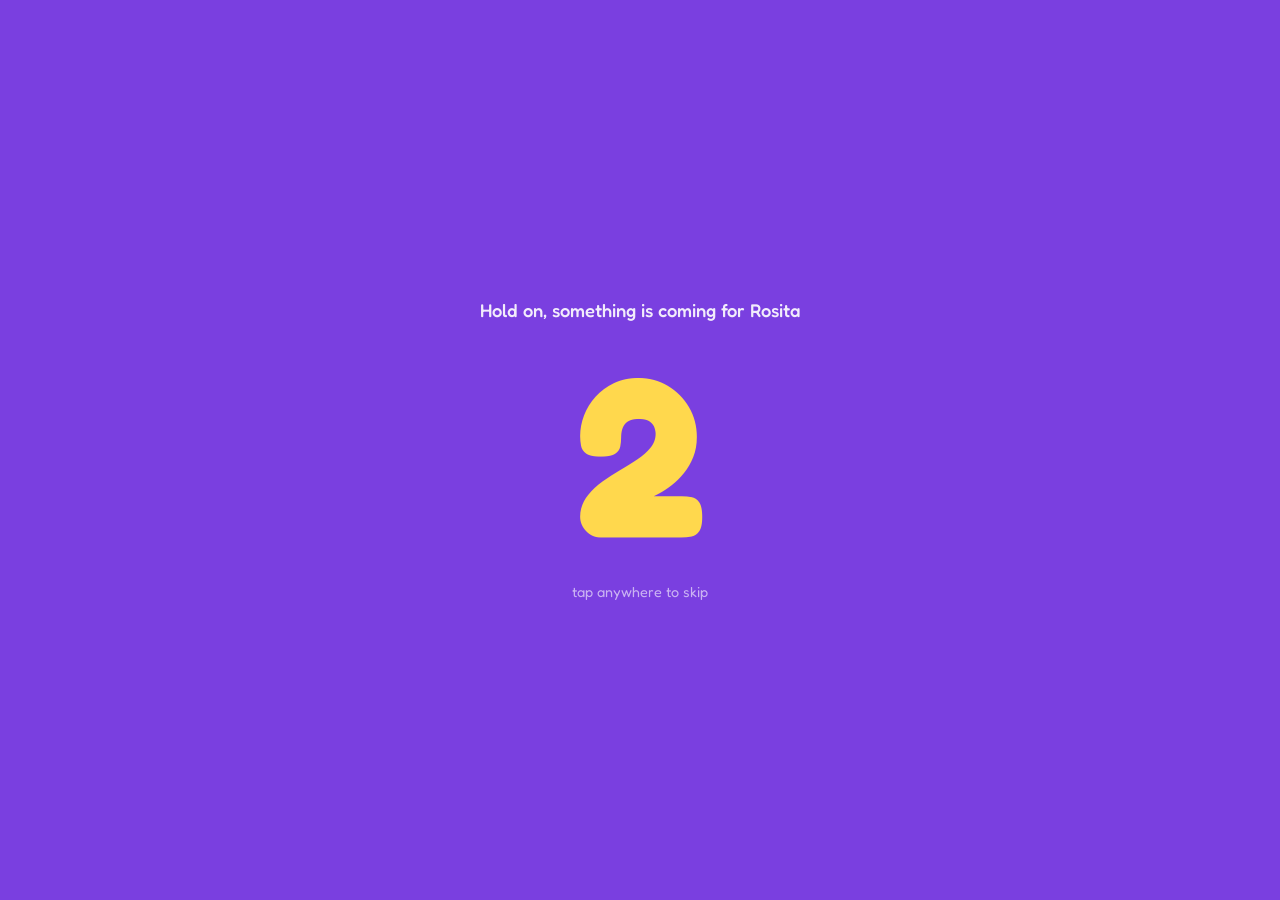
==== commit ad821d9e: "Improved Well" ====
--- a/index.html
+++ b/index.html
@@ -1,97 +1,110 @@
-<!DOCTYPE html>
-<html lang="en">
-<head>
-  <meta charset="UTF-8">
-  <meta name="viewport" content="width=device-width, initial-scale=1">
-  <title>Happy Birthday, Rosita 💜</title>
-  <meta name="theme-color" content="#7a3fe0">
-  <link rel="preconnect" href="https://fonts.googleapis.com">
-  <link rel="preconnect" href="https://fonts.gstatic.com" crossorigin>
-  <link href="https://fonts.googleapis.com/css2?family=Fredoka:wght@400;500;600;700&family=Patrick+Hand&display=swap" rel="stylesheet">
-  <link rel="stylesheet" href="style.css">
-</head>
-<body class="locked">
-
-  <!-- 3, 2, 1 -->
-  <div id="countdown" role="status" aria-live="polite">
-    <p class="cd-small">Hold on, something is coming for Rosita</p>
-    <div id="cd-number">3</div>
-    <p class="cd-skip">tap anywhere to skip</p>
-  </div>
-
-  <canvas id="confetti" aria-hidden="true"></canvas>
-
-  <button id="tune" class="tune" type="button" aria-pressed="false">Play a tune ♫</button>
-
-  <main>
-
-    <!-- Cake -->
-    <section class="scene hero" id="hero">
-      <div class="hero-text" aria-live="polite">
-        <h1 id="hero-title">Make a wish, Rosita</h1>
-        <p id="hero-sub">Think of something good, then blow out the candles.</p>
-      </div>
-
-      <div class="cake lit" id="cake" aria-hidden="true">
-        <div class="glow"></div>
-        <div class="candles">
-          <div class="candle"><span class="flame"></span></div>
-          <div class="candle"><span class="flame"></span></div>
-          <div class="candle"><span class="flame"></span></div>
-        </div>
-        <div class="tier tier-top"></div>
-        <div class="tier tier-mid"></div>
-        <div class="tier tier-bottom"></div>
-        <div class="plate"></div>
-      </div>
-
-      <div class="hero-actions">
-        <button id="blow" class="btn" type="button">Blow the candles</button>
-        <button id="relight" class="btn-text" type="button" hidden>Light them again</button>
-      </div>
-    </section>
-
-    <!-- Letter -->
-    <section class="scene reveal" id="letter-section" hidden>
-      <h2>A little letter for you</h2>
-      <article class="paper">
-        <div class="paper-text" id="letter"></div>
-      </article>
-    </section>
-
-    <!-- Reasons -->
-    <section class="scene reveal" id="reasons-section" hidden>
-      <h2>Why you are my person</h2>
-      <p class="hint">Tap a card to flip it</p>
-      <div class="cards" id="cards"></div>
-    </section>
-
-    <!-- Photo -->
-    <section class="scene reveal" id="photo-section" hidden>
-      <h2>Us, forever</h2>
-      <figure class="polaroid">
-        <img id="photo" src="friends.jpg" alt="Two cartoon cats waving at each other with the words friends forever">
-        <figcaption id="photo-caption"></figcaption>
-      </figure>
-    </section>
-
-    <!-- Gift -->
-    <section class="scene reveal" id="gift-section" hidden>
-      <h2>One more thing</h2>
-      <button class="gift" id="gift" type="button" aria-expanded="false" aria-controls="gift-note">
-        <span class="gift-lid"></span>
-        <span class="gift-box"></span>
-        <span class="gift-label">Open it</span>
-      </button>
-      <p class="gift-note" id="gift-note" aria-live="polite"></p>
-    </section>
-
-    <footer class="foot" id="foot" hidden>
-      <p>Made with love, for Rosita 💜</p>
-    </footer>
-
-  </main>
-
-  <script src="script.js"></script>
-</body>
-</html>
+<!DOCTYPE html>
+<html lang="en">
+<head>
+  <meta charset="UTF-8">
+  <meta name="viewport" content="width=device-width, initial-scale=1">
+  <title>Happy Birthday, Rosita 💜</title>
+  <meta name="theme-color" content="#7a3fe0">
+  <link rel="preconnect" href="https://fonts.googleapis.com">
+  <link rel="preconnect" href="https://fonts.gstatic.com" crossorigin>
+  <link href="https://fonts.googleapis.com/css2?family=Fredoka:wght@400;500;600;700&family=Patrick+Hand&display=swap" rel="stylesheet">
+  <link rel="stylesheet" href="style.css">
+</head>
+<body class="locked">
+
+  <!-- 3, 2, 1 -->
+  <div id="countdown" role="status" aria-live="polite">
+    <p class="cd-small">Hold on, something is coming for Rosita</p>
+    <div id="cd-number">3</div>
+    <p class="cd-skip">tap anywhere to skip</p>
+  </div>
+
+  <canvas id="confetti" aria-hidden="true"></canvas>
+  <div class="float-layer" id="float-layer" aria-hidden="true"></div>
+
+  <button id="tune" class="tune" type="button" aria-pressed="false">Play a tune ♫</button>
+
+  <main>
+
+    <!-- Cake -->
+    <section class="scene hero" id="hero">
+      <div class="hero-text" aria-live="polite">
+        <h1 id="hero-title">Make a wish, Rosita</h1>
+        <p id="hero-sub">Think of something good, then blow out the candles.</p>
+      </div>
+
+      <div class="cake lit" id="cake" aria-hidden="true">
+        <div class="glow"></div>
+        <div class="candles">
+          <div class="candle"><span class="flame"></span></div>
+          <div class="candle"><span class="flame"></span></div>
+          <div class="candle"><span class="flame"></span></div>
+        </div>
+        <div class="tier tier-top"></div>
+        <div class="tier tier-mid"></div>
+        <div class="tier tier-bottom"></div>
+        <div class="plate"></div>
+      </div>
+
+      <div class="hero-actions">
+        <button id="blow" class="btn" type="button">Blow the candles</button>
+        <button id="relight" class="btn-text" type="button" hidden>Light them again</button>
+      </div>
+    </section>
+
+    <!-- Letter -->
+    <section class="scene reveal" id="letter-section" hidden>
+      <h2>A little letter for you</h2>
+      <article class="paper">
+        <div class="paper-text" id="letter"></div>
+      </article>
+    </section>
+
+    <!-- Reasons -->
+    <section class="scene reveal" id="reasons-section" hidden>
+      <h2>Why you are my person</h2>
+      <p class="hint">Tap a card to flip it</p>
+      <div class="cards" id="cards"></div>
+    </section>
+
+    <!-- Photo -->
+    <section class="scene reveal" id="photo-section" hidden>
+      <h2>Us, forever</h2>
+      <figure class="polaroid">
+        <img id="photo" src="friends.jpg" alt="Two cartoon cats waving at each other with the words friends forever">
+        <figcaption id="photo-caption"></figcaption>
+      </figure>
+    </section>
+
+    <!-- Gift -->
+    <section class="scene reveal" id="gift-section" hidden>
+      <h2>One more thing</h2>
+      <button class="gift" id="gift" type="button" aria-expanded="false" aria-controls="gift-note">
+        <span class="gift-lid"></span>
+        <span class="gift-box"></span>
+        <span class="gift-label">Open it</span>
+      </button>
+      <div class="gift-container" id="gift-container">
+        <p class="gift-note" id="gift-note" aria-live="polite"></p>
+        <div class="video-card" id="video-card" hidden>
+          <div class="video-wrapper">
+            <iframe id="video-frame" src="" title="Birthday Gift Video" allow="autoplay; fullscreen" allowfullscreen></iframe>
+          </div>
+          <div class="video-actions">
+            <a href="https://drive.google.com/file/d/1UjnPYfv5KL8cjs1rrig2ptfaoLPbMRCm/view?usp=sharing" target="_blank" rel="noopener noreferrer" class="btn btn-video">
+              <span>Open & Watch Video 🎬</span>
+            </a>
+          </div>
+        </div>
+      </div>
+    </section>
+
+    <footer class="foot" id="foot" hidden>
+      <p>Made with love, for Rosita 💜</p>
+    </footer>
+
+  </main>
+
+  <script src="script.js"></script>
+</body>
+</html>
--- a/style.css
+++ b/style.css
@@ -1,695 +1,755 @@
-:root {
-  --mint: #8ee6d8;
-  --mint-deep: #5fcfc0;
-  --ink: #2b1a66;
-  --purple: #7a3fe0;
-  --orange: #ff9a4d;
-  --pink: #ff7eb6;
-  --yellow: #ffd84d;
-  --paper: #fffaf0;
-  --font-display: 'Fredoka', 'Trebuchet MS', system-ui, sans-serif;
-  --font-hand: 'Patrick Hand', 'Comic Sans MS', cursive;
-}
-
-* { margin: 0; padding: 0; box-sizing: border-box; }
-
-html { scroll-behavior: smooth; }
-
-body {
-  font-family: var(--font-display);
-  color: var(--ink);
-  background:
-    radial-gradient(circle at 15% 10%, rgba(255, 255, 255, .35) 0, transparent 40%),
-    radial-gradient(circle at 85% 70%, rgba(255, 255, 255, .25) 0, transparent 45%),
-    var(--mint);
-  background-attachment: fixed;
-  line-height: 1.5;
-  -webkit-font-smoothing: antialiased;
-}
-
-body.locked { overflow: hidden; }
-
-[hidden] { display: none !important; }
-
-:focus-visible {
-  outline: 3px solid var(--ink);
-  outline-offset: 3px;
-}
-
-/* ---------- countdown ---------- */
-
-#countdown {
-  position: fixed;
-  inset: 0;
-  z-index: 100;
-  display: flex;
-  flex-direction: column;
-  align-items: center;
-  justify-content: center;
-  gap: 1rem;
-  background: var(--purple);
-  color: #fff;
-  text-align: center;
-  padding: 1.5rem;
-  transition: opacity .6s ease, visibility .6s ease;
-  cursor: pointer;
-}
-
-#countdown.done { opacity: 0; visibility: hidden; }
-
-.cd-small { font-size: 1.15rem; font-weight: 500; opacity: .9; }
-.cd-skip { font-size: .9rem; opacity: .6; }
-
-#cd-number {
-  font-size: clamp(7rem, 32vw, 14rem);
-  font-weight: 700;
-  line-height: 1;
-  color: var(--yellow);
-}
-
-#cd-number.pop { animation: pop .8s cubic-bezier(.2, 1.4, .4, 1); }
-
-@keyframes pop {
-  0% { transform: scale(.3); opacity: 0; }
-  60% { transform: scale(1.15); opacity: 1; }
-  100% { transform: scale(1); }
-}
-
-/* ---------- confetti + tune ---------- */
-
-#confetti {
-  position: fixed;
-  inset: 0;
-  width: 100%;
-  height: 100%;
-  pointer-events: none;
-  z-index: 60;
-}
-
-.tune {
-  position: fixed;
-  top: .9rem;
-  right: .9rem;
-  z-index: 70;
-  font: 500 .9rem var(--font-display);
-  color: var(--ink);
-  background: rgba(255, 255, 255, .85);
-  border: 2px solid var(--ink);
-  border-radius: 999px;
-  padding: .45rem 1rem;
-  cursor: pointer;
-}
-
-.tune[aria-pressed="true"] { background: var(--yellow); }
-
-/* ---------- shared ---------- */
-
-.scene {
-  min-height: 100svh;
-  display: flex;
-  flex-direction: column;
-  align-items: center;
-  justify-content: center;
-  text-align: center;
-  padding: 5rem 1.25rem;
-  gap: 1.5rem;
-}
-
-h1 {
-  font-size: clamp(2.4rem, 9vw, 4.4rem);
-  font-weight: 700;
-  line-height: 1.05;
-  letter-spacing: -.01em;
-  color: var(--purple);
-  text-shadow: 3px 3px 0 #fff;
-}
-
-h2 {
-  font-size: clamp(1.8rem, 6vw, 2.8rem);
-  font-weight: 700;
-  line-height: 1.1;
-  color: var(--purple);
-  text-shadow: 2px 2px 0 #fff;
-}
-
-.hint { font-size: 1rem; opacity: .75; }
-
-.btn {
-  font: 600 1.15rem var(--font-display);
-  color: #fff;
-  background: var(--purple);
-  border: none;
-  border-radius: 999px;
-  padding: .9rem 2.2rem;
-  cursor: pointer;
-  box-shadow: 0 5px 0 var(--ink);
-  transition: transform .12s ease, box-shadow .12s ease;
-}
-
-.btn:hover { transform: translateY(-2px); box-shadow: 0 7px 0 var(--ink); }
-.btn:active { transform: translateY(4px); box-shadow: 0 1px 0 var(--ink); }
-
-.btn-text {
-  font: 500 1rem var(--font-display);
-  color: var(--ink);
-  background: none;
-  border: none;
-  text-decoration: underline;
-  text-underline-offset: 4px;
-  cursor: pointer;
-  padding: .5rem;
-}
-
-/* ---------- hero + cake ---------- */
-
-.hero { gap: 2rem; }
-.hero-text { max-width: 30rem; display: grid; gap: .8rem; }
-.hero-text p { font-size: 1.15rem; }
-
-.hero-actions { display: grid; justify-items: center; gap: .4rem; }
-
-.cake {
-  position: relative;
-  width: 290px;
-  height: 300px;
-  cursor: pointer;
-}
-
-.glow {
-  position: absolute;
-  left: 50%;
-  bottom: 190px;
-  width: 280px;
-  height: 220px;
-  margin-left: -140px;
-  background: radial-gradient(closest-side, rgba(255, 216, 77, .75), transparent);
-  animation: glow 2.4s ease-in-out infinite;
-  transition: opacity .8s ease;
-}
-
-.cake.out .glow { opacity: 0; animation: none; }
-
-@keyframes glow {
-  0%, 100% { transform: scale(1); }
-  50% { transform: scale(1.08); }
-}
-
-.plate {
-  position: absolute;
-  left: 0;
-  right: 0;
-  bottom: 0;
-  height: 22px;
-  background: #fff;
-  border: 3px solid var(--ink);
-  border-radius: 50%;
-}
-
-.tier {
-  position: absolute;
-  left: 50%;
-  border: 3px solid var(--ink);
-  border-radius: 18px;
-  overflow: hidden;
-  transform: translateX(-50%);
-}
-
-.tier::before {
-  content: "";
-  position: absolute;
-  top: 0;
-  left: 0;
-  right: 0;
-  height: 16px;
-  background: #fff;
-}
-
-.tier::after {
-  content: "";
-  position: absolute;
-  top: 14px;
-  left: 0;
-  right: 0;
-  height: 22px;
-  background: radial-gradient(circle at 14px 0, #fff 13px, transparent 14px) 0 0 / 28px 22px repeat-x;
-}
-
-.tier-bottom { width: 250px; height: 92px; bottom: 10px; background: var(--purple); }
-.tier-mid { width: 180px; height: 72px; bottom: 96px; background: var(--pink); }
-.tier-top { width: 116px; height: 58px; bottom: 162px; background: var(--orange); }
-
-.candles {
-  position: absolute;
-  left: 50%;
-  bottom: 216px;
-  display: flex;
-  gap: 22px;
-  transform: translateX(-50%);
-  z-index: 2;
-}
-
-.candle {
-  position: relative;
-  width: 10px;
-  height: 36px;
-  border: 2px solid var(--ink);
-  border-radius: 3px;
-  background: repeating-linear-gradient(-45deg, #fff 0 6px, var(--yellow) 6px 12px);
-}
-
-.flame {
-  position: absolute;
-  left: 50%;
-  bottom: 100%;
-  width: 14px;
-  height: 22px;
-  margin: 0 0 3px -7px;
-  background: radial-gradient(circle at 50% 70%, #fff6c2 0, var(--yellow) 35%, var(--orange) 80%);
-  border-radius: 50% 50% 50% 50% / 62% 62% 38% 38%;
-  transform-origin: 50% 100%;
-  animation: flicker .5s ease-in-out infinite alternate;
-  transition: opacity .25s ease, transform .25s ease;
-}
-
-.candle:nth-child(2) .flame { animation-delay: .15s; }
-.candle:nth-child(3) .flame { animation-delay: .3s; }
-
-@keyframes flicker {
-  from { transform: scale(1, 1) rotate(-3deg); }
-  to { transform: scale(.9, 1.1) rotate(3deg); }
-}
-
-.cake.out .flame { opacity: 0; transform: scale(.2); animation: none; }
-
-.candle::after {
-  content: "";
-  position: absolute;
-  left: 50%;
-  bottom: 100%;
-  width: 8px;
-  height: 8px;
-  margin-left: -4px;
-  border-radius: 50%;
-  background: rgba(90, 90, 110, .55);
-  opacity: 0;
-}
-
-.cake.out .candle::after { animation: smoke 1.6s ease-out forwards; }
-
-@keyframes smoke {
-  0% { opacity: .7; transform: translateY(0) scale(.6); }
-  100% { opacity: 0; transform: translateY(-70px) scale(2.6); }
-}
-
-/* ---------- letter ---------- */
-
-.paper {
-  width: min(100%, 36rem);
-  background: var(--paper);
-  border-radius: 6px;
-  padding: 2rem 1.6rem 1.6rem;
-  box-shadow: 0 10px 0 rgba(43, 26, 102, .15), 0 0 0 3px var(--ink);
-  transform: rotate(-1deg);
-  text-align: left;
-}
-
-.paper-text {
-  font-family: var(--font-hand);
-  font-size: 1.3rem;
-  line-height: 2.3rem;
-  background-image: linear-gradient(transparent calc(100% - 1px), #e4d6b8 0);
-  background-size: 100% 2.3rem;
-}
-
-.paper-text p { margin-bottom: 2.3rem; }
-.paper-text p:last-child { margin-bottom: 0; }
-.paper-text .sign { text-align: right; color: var(--purple); font-size: 1.5rem; }
-
-/* ---------- flip cards ---------- */
-
-.cards {
-  width: min(100%, 48rem);
-  display: grid;
-  grid-template-columns: repeat(auto-fit, minmax(9.5rem, 1fr));
-  gap: 1rem;
-}
-
-.card {
-  perspective: 800px;
-  background: none;
-  border: none;
-  height: 11rem;
-  font: inherit;
-  color: inherit;
-  cursor: pointer;
-}
-
-.card-inner {
-  position: relative;
-  width: 100%;
-  height: 100%;
-  transform-style: preserve-3d;
-  transition: transform .6s cubic-bezier(.3, 1.3, .5, 1);
-}
-
-.card.flipped .card-inner { transform: rotateY(180deg); }
-
-.face {
-  position: absolute;
-  inset: 0;
-  display: flex;
-  align-items: center;
-  justify-content: center;
-  padding: 1rem;
-  border: 3px solid var(--ink);
-  border-radius: 20px;
-  backface-visibility: hidden;
-  -webkit-backface-visibility: hidden;
-}
-
-.front { font-size: 1.35rem; font-weight: 600; color: #fff; }
-.back { transform: rotateY(180deg); background: var(--paper); font-size: 1rem; line-height: 1.35; font-weight: 500; }
-
-.card:nth-child(4n + 1) .front { background: var(--purple); }
-.card:nth-child(4n + 2) .front { background: var(--orange); }
-.card:nth-child(4n + 3) .front { background: var(--pink); }
-.card:nth-child(4n + 4) .front { background: var(--ink); }
-
-/* ---------- photo ---------- */
-
-.polaroid {
-  background: #fff;
-  padding: .9rem .9rem 1rem;
-  border: 3px solid var(--ink);
-  border-radius: 8px;
-  transform: rotate(3deg);
-  max-width: 17rem;
-  box-shadow: 0 10px 0 rgba(43, 26, 102, .15);
-}
-
-.polaroid img { display: block; width: 100%; height: auto; border-radius: 4px; }
-
-.polaroid figcaption {
-  margin-top: .7rem;
-  font-family: var(--font-hand);
-  font-size: 1.3rem;
-}
-
-/* ---------- gift ---------- */
-
-.gift {
-  position: relative;
-  width: 160px;
-  height: 170px;
-  background: none;
-  border: none;
-  font: inherit;
-  color: inherit;
-  cursor: pointer;
-}
-
-.gift-box,
-.gift-lid {
-  position: absolute;
-  left: 50%;
-  border: 3px solid var(--ink);
-  transform: translateX(-50%);
-  background:
-    linear-gradient(90deg, transparent 42%, var(--yellow) 42% 58%, transparent 58%),
-    var(--purple);
-}
-
-.gift-box { bottom: 28px; width: 130px; height: 90px; border-radius: 0 0 14px 14px; }
-
-.gift-lid {
-  bottom: 114px;
-  width: 150px;
-  height: 36px;
-  border-radius: 10px;
-  z-index: 2;
-  background:
-    linear-gradient(90deg, transparent 42%, var(--yellow) 42% 58%, transparent 58%),
-    var(--pink);
-  transition: transform .6s cubic-bezier(.3, 1.5, .5, 1);
-}
-
-.gift-lid::before {
-  content: "";
-  position: absolute;
-  left: 50%;
-  bottom: 100%;
-  width: 44px;
-  height: 26px;
-  margin-left: -22px;
-  border: 3px solid var(--ink);
-  border-bottom: none;
-  border-radius: 24px 24px 0 0;
-  background: var(--yellow);
-}
-
-.gift-label {
-  position: absolute;
-  left: 0;
-  right: 0;
-  bottom: 0;
-  font-size: 1.1rem;
-  font-weight: 600;
-}
-
-.gift:not(.open) { animation: wiggle 2.8s ease-in-out infinite; }
-
-@keyframes wiggle {
-  0%, 82%, 100% { transform: rotate(0); }
-  86% { transform: rotate(-5deg); }
-  90% { transform: rotate(5deg); }
-  94% { transform: rotate(-3deg); }
-}
-
-.gift.open .gift-lid { transform: translate(-50%, -46px) rotate(-14deg); }
-
-.gift-note {
-  max-width: 26rem;
-  min-height: 4.5rem;
-  font-size: 1.3rem;
-  font-weight: 500;
-  opacity: 0;
-  transform: translateY(10px);
-  transition: opacity .6s ease .3s, transform .6s ease .3s;
-}
-
-.gift-note.show { opacity: 1; transform: none; }
-
-.foot { text-align: center; padding: 2rem 1rem 3rem; font-size: .95rem; opacity: .75; }
-
-/* ---------- reveal on scroll ---------- */
-
-.reveal .paper,
-.reveal .cards,
-.reveal .polaroid {
-  opacity: 0;
-  transition: opacity .7s ease;
-}
-
-.reveal.seen .paper,
-.reveal.seen .cards,
-.reveal.seen .polaroid { opacity: 1; }
-
-/* ---------- small screens + motion ---------- */
-
-@media (max-width: 420px) {
-  .cake { transform: scale(.88); transform-origin: 50% 100%; }
-  .paper-text { font-size: 1.2rem; }
-}
-
-@media (prefers-reduced-motion: reduce) {
-  html { scroll-behavior: auto; }
-  *, *::before, *::after {
-    animation: none !important;
-    transition-duration: .01ms !important;
-  }
-}
-
-/* ---------- final polish ---------- */
-
-body {
-  overflow-x: hidden;
-  background:
-    radial-gradient(circle at 12% 15%, rgba(255,255,255,.55) 0 2px, transparent 3px),
-    radial-gradient(circle at 88% 24%, rgba(255,255,255,.42) 0 3px, transparent 4px),
-    linear-gradient(160deg, #9af0e0 0%, #8ee6d8 42%, #b9efe7 100%);
-  background-size: 42px 42px, 68px 68px, auto;
-}
-
-main { position: relative; z-index: 2; }
-
-.scene {
-  position: relative;
-  isolation: isolate;
-}
-
-.scene::after {
-  content: "♡";
-  position: absolute;
-  right: clamp(1rem, 6vw, 5rem);
-  bottom: 1.5rem;
-  font-size: clamp(1.5rem, 5vw, 3rem);
-  color: rgba(122, 63, 224, .16);
-  transform: rotate(12deg);
-  pointer-events: none;
-}
-
-.hero::before {
-  content: "Happy Birthday";
-  position: absolute;
-  top: 8%;
-  left: 50%;
-  transform: translateX(-50%) rotate(-4deg);
-  font-family: var(--font-hand);
-  font-size: clamp(1.1rem, 4vw, 1.8rem);
-  color: rgba(43, 26, 102, .45);
-  letter-spacing: .08em;
-  white-space: nowrap;
-}
-
-.hero-text {
-  padding: 1.1rem 1.4rem;
-  border-radius: 24px;
-  background: rgba(255,255,255,.24);
-  backdrop-filter: blur(4px);
-}
-
-.hero-text p { color: rgba(43, 26, 102, .86); }
-
-.cake {
-  filter: drop-shadow(0 18px 18px rgba(43,26,102,.12));
-  transition: transform .25s ease;
-}
-.cake:hover { transform: translateY(-4px) scale(1.015); }
-
-.btn {
-  position: relative;
-  overflow: hidden;
-  background: linear-gradient(135deg, #7a3fe0, #9855f0);
-}
-.btn::after {
-  content: "";
-  position: absolute;
-  inset: 0;
-  background: linear-gradient(110deg, transparent 25%, rgba(255,255,255,.32) 45%, transparent 65%);
-  transform: translateX(-120%);
-  transition: transform .55s ease;
-}
-.btn:hover::after { transform: translateX(120%); }
-
-.paper {
-  position: relative;
-  border-radius: 14px;
-  background:
-    linear-gradient(rgba(255,250,240,.95), rgba(255,250,240,.95)),
-    var(--paper);
-  box-shadow: 0 14px 0 rgba(43, 26, 102, .12), 0 0 0 3px var(--ink), 0 22px 55px rgba(43,26,102,.12);
-}
-.paper::before {
-  content: "💌";
-  position: absolute;
-  top: -1.1rem;
-  right: 1.2rem;
-  font-size: 2rem;
-  transform: rotate(10deg);
-}
-.signature-heart { font-size: 1.35em; }
-
-.cards { gap: 1.2rem; }
-.card { height: 12rem; }
-.face {
-  box-shadow: 0 9px 0 rgba(43,26,102,.13);
-  overflow: hidden;
-}
-.front {
-  flex-direction: column;
-  gap: .55rem;
-  font-size: 1.25rem;
-}
-.card-icon { font-size: 2rem; filter: drop-shadow(0 2px 0 rgba(43,26,102,.2)); }
-.back { padding: 1.2rem; }
-
-.polaroid {
-  max-width: 21rem;
-  padding: 1rem 1rem 1.2rem;
-  box-shadow: 0 14px 0 rgba(43, 26, 102, .13), 0 24px 50px rgba(43,26,102,.13);
-}
-.polaroid img { aspect-ratio: 1 / 1; object-fit: cover; }
-.polaroid figcaption { color: var(--purple); }
-
-#gift-section {
-  min-height: 92svh;
-}
-.gift {
-  filter: drop-shadow(0 12px 10px rgba(43,26,102,.15));
-}
-.gift-note {
-  background: rgba(255,255,255,.5);
-  border: 2px dashed rgba(43,26,102,.45);
-  border-radius: 20px;
-  padding: 1rem 1.2rem;
-}
-
-.foot {
-  position: relative;
-  z-index: 3;
-  font-family: var(--font-hand);
-  font-size: 1.15rem;
-}
-
-.float-layer {
-  position: fixed;
-  inset: 0;
-  overflow: hidden;
-  pointer-events: none;
-  z-index: 1;
-}
-.float-heart {
-  position: absolute;
-  bottom: -3rem;
-  color: rgba(122,63,224,.18);
-  animation: floatUp linear infinite;
-}
-@keyframes floatUp {
-  from { transform: translateY(0) rotate(0deg); opacity: 0; }
-  10% { opacity: 1; }
-  90% { opacity: .8; }
-  to { transform: translateY(-115vh) rotate(300deg); opacity: 0; }
-}
-
-.reveal .paper,
-.reveal .cards,
-.reveal .polaroid,
-.reveal .gift,
-.reveal .gift-note {
-  opacity: 0;
-  transform: translateY(28px) scale(.985);
-  transition: opacity .8s ease, transform .8s cubic-bezier(.2,.8,.2,1);
-}
-.reveal.seen .paper,
-.reveal.seen .cards,
-.reveal.seen .polaroid,
-.reveal.seen .gift,
-.reveal.seen .gift-note.show {
-  opacity: 1;
-  transform: none;
-}
-
-@media (max-width: 620px) {
-  .scene { padding: 4.5rem 1rem; }
-  .hero { padding-top: 6rem; }
-  .cards { grid-template-columns: 1fr 1fr; }
-  .card { height: 10.8rem; }
-  .front { font-size: 1.05rem; }
-  .back { font-size: .92rem; }
-  .tune { top: .65rem; right: .65rem; padding: .4rem .8rem; }
-}
-
-@media (max-width: 390px) {
-  .cards { grid-template-columns: 1fr; }
-  .card { height: 9.5rem; }
-}
+:root {
+  --mint: #8ee6d8;
+  --mint-deep: #5fcfc0;
+  --ink: #2b1a66;
+  --purple: #7a3fe0;
+  --orange: #ff9a4d;
+  --pink: #ff7eb6;
+  --yellow: #ffd84d;
+  --paper: #fffaf0;
+  --font-display: 'Fredoka', 'Trebuchet MS', system-ui, sans-serif;
+  --font-hand: 'Patrick Hand', 'Comic Sans MS', cursive;
+}
+
+* { margin: 0; padding: 0; box-sizing: border-box; }
+
+html { scroll-behavior: smooth; }
+
+body {
+  font-family: var(--font-display);
+  color: var(--ink);
+  background:
+    radial-gradient(circle at 15% 10%, rgba(255, 255, 255, .35) 0, transparent 40%),
+    radial-gradient(circle at 85% 70%, rgba(255, 255, 255, .25) 0, transparent 45%),
+    var(--mint);
+  background-attachment: fixed;
+  line-height: 1.5;
+  -webkit-font-smoothing: antialiased;
+}
+
+body.locked { overflow: hidden; }
+
+[hidden] { display: none !important; }
+
+:focus-visible {
+  outline: 3px solid var(--ink);
+  outline-offset: 3px;
+}
+
+/* ---------- countdown ---------- */
+
+#countdown {
+  position: fixed;
+  inset: 0;
+  z-index: 100;
+  display: flex;
+  flex-direction: column;
+  align-items: center;
+  justify-content: center;
+  gap: 1rem;
+  background: var(--purple);
+  color: #fff;
+  text-align: center;
+  padding: 1.5rem;
+  transition: opacity .6s ease, visibility .6s ease;
+  cursor: pointer;
+}
+
+#countdown.done { opacity: 0; visibility: hidden; }
+
+.cd-small { font-size: 1.15rem; font-weight: 500; opacity: .9; }
+.cd-skip { font-size: .9rem; opacity: .6; }
+
+#cd-number {
+  font-size: clamp(7rem, 32vw, 14rem);
+  font-weight: 700;
+  line-height: 1;
+  color: var(--yellow);
+}
+
+#cd-number.pop { animation: pop .8s cubic-bezier(.2, 1.4, .4, 1); }
+
+@keyframes pop {
+  0% { transform: scale(.3); opacity: 0; }
+  60% { transform: scale(1.15); opacity: 1; }
+  100% { transform: scale(1); }
+}
+
+/* ---------- confetti + tune ---------- */
+
+#confetti {
+  position: fixed;
+  inset: 0;
+  width: 100%;
+  height: 100%;
+  pointer-events: none;
+  z-index: 60;
+}
+
+.tune {
+  position: fixed;
+  top: .9rem;
+  right: .9rem;
+  z-index: 70;
+  font: 500 .9rem var(--font-display);
+  color: var(--ink);
+  background: rgba(255, 255, 255, .85);
+  border: 2px solid var(--ink);
+  border-radius: 999px;
+  padding: .45rem 1rem;
+  cursor: pointer;
+}
+
+.tune[aria-pressed="true"] { background: var(--yellow); }
+
+/* ---------- shared ---------- */
+
+.scene {
+  min-height: 100svh;
+  display: flex;
+  flex-direction: column;
+  align-items: center;
+  justify-content: center;
+  text-align: center;
+  padding: 5rem 1.25rem;
+  gap: 1.5rem;
+}
+
+h1 {
+  font-size: clamp(2.4rem, 9vw, 4.4rem);
+  font-weight: 700;
+  line-height: 1.05;
+  letter-spacing: -.01em;
+  color: var(--purple);
+  text-shadow: 3px 3px 0 #fff;
+}
+
+h2 {
+  font-size: clamp(1.8rem, 6vw, 2.8rem);
+  font-weight: 700;
+  line-height: 1.1;
+  color: var(--purple);
+  text-shadow: 2px 2px 0 #fff;
+}
+
+.hint { font-size: 1rem; opacity: .75; }
+
+.btn {
+  font: 600 1.15rem var(--font-display);
+  color: #fff;
+  background: var(--purple);
+  border: none;
+  border-radius: 999px;
+  padding: .9rem 2.2rem;
+  cursor: pointer;
+  box-shadow: 0 5px 0 var(--ink);
+  transition: transform .12s ease, box-shadow .12s ease;
+}
+
+.btn:hover { transform: translateY(-2px); box-shadow: 0 7px 0 var(--ink); }
+.btn:active { transform: translateY(4px); box-shadow: 0 1px 0 var(--ink); }
+
+.btn-text {
+  font: 500 1rem var(--font-display);
+  color: var(--ink);
+  background: none;
+  border: none;
+  text-decoration: underline;
+  text-underline-offset: 4px;
+  cursor: pointer;
+  padding: .5rem;
+}
+
+/* ---------- hero + cake ---------- */
+
+.hero { gap: 2rem; }
+.hero-text { max-width: 30rem; display: grid; gap: .8rem; }
+.hero-text p { font-size: 1.15rem; }
+
+.hero-actions { display: grid; justify-items: center; gap: .4rem; }
+
+.cake {
+  position: relative;
+  width: 290px;
+  height: 300px;
+  cursor: pointer;
+}
+
+.glow {
+  position: absolute;
+  left: 50%;
+  bottom: 190px;
+  width: 280px;
+  height: 220px;
+  margin-left: -140px;
+  background: radial-gradient(closest-side, rgba(255, 216, 77, .75), transparent);
+  animation: glow 2.4s ease-in-out infinite;
+  transition: opacity .8s ease;
+}
+
+.cake.out .glow { opacity: 0; animation: none; }
+
+@keyframes glow {
+  0%, 100% { transform: scale(1); }
+  50% { transform: scale(1.08); }
+}
+
+.plate {
+  position: absolute;
+  left: 0;
+  right: 0;
+  bottom: 0;
+  height: 22px;
+  background: #fff;
+  border: 3px solid var(--ink);
+  border-radius: 50%;
+}
+
+.tier {
+  position: absolute;
+  left: 50%;
+  border: 3px solid var(--ink);
+  border-radius: 18px;
+  overflow: hidden;
+  transform: translateX(-50%);
+}
+
+.tier::before {
+  content: "";
+  position: absolute;
+  top: 0;
+  left: 0;
+  right: 0;
+  height: 16px;
+  background: #fff;
+}
+
+.tier::after {
+  content: "";
+  position: absolute;
+  top: 14px;
+  left: 0;
+  right: 0;
+  height: 22px;
+  background: radial-gradient(circle at 14px 0, #fff 13px, transparent 14px) 0 0 / 28px 22px repeat-x;
+}
+
+.tier-bottom { width: 250px; height: 92px; bottom: 10px; background: var(--purple); }
+.tier-mid { width: 180px; height: 72px; bottom: 96px; background: var(--pink); }
+.tier-top { width: 116px; height: 58px; bottom: 162px; background: var(--orange); }
+
+.candles {
+  position: absolute;
+  left: 50%;
+  bottom: 216px;
+  display: flex;
+  gap: 22px;
+  transform: translateX(-50%);
+  z-index: 2;
+}
+
+.candle {
+  position: relative;
+  width: 10px;
+  height: 36px;
+  border: 2px solid var(--ink);
+  border-radius: 3px;
+  background: repeating-linear-gradient(-45deg, #fff 0 6px, var(--yellow) 6px 12px);
+}
+
+.flame {
+  position: absolute;
+  left: 50%;
+  bottom: 100%;
+  width: 14px;
+  height: 22px;
+  margin: 0 0 3px -7px;
+  background: radial-gradient(circle at 50% 70%, #fff6c2 0, var(--yellow) 35%, var(--orange) 80%);
+  border-radius: 50% 50% 50% 50% / 62% 62% 38% 38%;
+  transform-origin: 50% 100%;
+  animation: flicker .5s ease-in-out infinite alternate;
+  transition: opacity .25s ease, transform .25s ease;
+}
+
+.candle:nth-child(2) .flame { animation-delay: .15s; }
+.candle:nth-child(3) .flame { animation-delay: .3s; }
+
+@keyframes flicker {
+  from { transform: scale(1, 1) rotate(-3deg); }
+  to { transform: scale(.9, 1.1) rotate(3deg); }
+}
+
+.cake.out .flame { opacity: 0; transform: scale(.2); animation: none; }
+
+.candle::after {
+  content: "";
+  position: absolute;
+  left: 50%;
+  bottom: 100%;
+  width: 8px;
+  height: 8px;
+  margin-left: -4px;
+  border-radius: 50%;
+  background: rgba(90, 90, 110, .55);
+  opacity: 0;
+}
+
+.cake.out .candle::after { animation: smoke 1.6s ease-out forwards; }
+
+@keyframes smoke {
+  0% { opacity: .7; transform: translateY(0) scale(.6); }
+  100% { opacity: 0; transform: translateY(-70px) scale(2.6); }
+}
+
+/* ---------- letter ---------- */
+
+.paper {
+  width: min(100%, 36rem);
+  background: var(--paper);
+  border-radius: 6px;
+  padding: 2rem 1.6rem 1.6rem;
+  box-shadow: 0 10px 0 rgba(43, 26, 102, .15), 0 0 0 3px var(--ink);
+  transform: rotate(-1deg);
+  text-align: left;
+}
+
+.paper-text {
+  font-family: var(--font-hand);
+  font-size: 1.3rem;
+  line-height: 2.3rem;
+  background-image: linear-gradient(transparent calc(100% - 1px), #e4d6b8 0);
+  background-size: 100% 2.3rem;
+}
+
+.paper-text p { margin-bottom: 2.3rem; }
+.paper-text p:last-child { margin-bottom: 0; }
+.paper-text .sign { text-align: right; color: var(--purple); font-size: 1.5rem; }
+
+/* ---------- flip cards ---------- */
+
+.cards {
+  width: min(100%, 48rem);
+  display: grid;
+  grid-template-columns: repeat(auto-fit, minmax(9.5rem, 1fr));
+  gap: 1rem;
+}
+
+.card {
+  perspective: 800px;
+  background: none;
+  border: none;
+  height: 11rem;
+  font: inherit;
+  color: inherit;
+  cursor: pointer;
+}
+
+.card-inner {
+  position: relative;
+  width: 100%;
+  height: 100%;
+  transform-style: preserve-3d;
+  transition: transform .6s cubic-bezier(.3, 1.3, .5, 1);
+}
+
+.card.flipped .card-inner { transform: rotateY(180deg); }
+
+.face {
+  position: absolute;
+  inset: 0;
+  display: flex;
+  align-items: center;
+  justify-content: center;
+  padding: 1rem;
+  border: 3px solid var(--ink);
+  border-radius: 20px;
+  backface-visibility: hidden;
+  -webkit-backface-visibility: hidden;
+}
+
+.front { font-size: 1.35rem; font-weight: 600; color: #fff; }
+.back { transform: rotateY(180deg); background: var(--paper); font-size: 1rem; line-height: 1.35; font-weight: 500; }
+
+.card:nth-child(4n + 1) .front { background: var(--purple); }
+.card:nth-child(4n + 2) .front { background: var(--orange); }
+.card:nth-child(4n + 3) .front { background: var(--pink); }
+.card:nth-child(4n + 4) .front { background: var(--ink); }
+
+/* ---------- photo ---------- */
+
+.polaroid {
+  background: #fff;
+  padding: .9rem .9rem 1rem;
+  border: 3px solid var(--ink);
+  border-radius: 8px;
+  transform: rotate(3deg);
+  max-width: 17rem;
+  box-shadow: 0 10px 0 rgba(43, 26, 102, .15);
+}
+
+.polaroid img { display: block; width: 100%; height: auto; border-radius: 4px; }
+
+.polaroid figcaption {
+  margin-top: .7rem;
+  font-family: var(--font-hand);
+  font-size: 1.3rem;
+}
+
+/* ---------- gift ---------- */
+
+.gift {
+  position: relative;
+  width: 160px;
+  height: 170px;
+  background: none;
+  border: none;
+  font: inherit;
+  color: inherit;
+  cursor: pointer;
+}
+
+.gift-box,
+.gift-lid {
+  position: absolute;
+  left: 50%;
+  border: 3px solid var(--ink);
+  transform: translateX(-50%);
+  background:
+    linear-gradient(90deg, transparent 42%, var(--yellow) 42% 58%, transparent 58%),
+    var(--purple);
+}
+
+.gift-box { bottom: 28px; width: 130px; height: 90px; border-radius: 0 0 14px 14px; }
+
+.gift-lid {
+  bottom: 114px;
+  width: 150px;
+  height: 36px;
+  border-radius: 10px;
+  z-index: 2;
+  background:
+    linear-gradient(90deg, transparent 42%, var(--yellow) 42% 58%, transparent 58%),
+    var(--pink);
+  transition: transform .6s cubic-bezier(.3, 1.5, .5, 1);
+}
+
+.gift-lid::before {
+  content: "";
+  position: absolute;
+  left: 50%;
+  bottom: 100%;
+  width: 44px;
+  height: 26px;
+  margin-left: -22px;
+  border: 3px solid var(--ink);
+  border-bottom: none;
+  border-radius: 24px 24px 0 0;
+  background: var(--yellow);
+}
+
+.gift-label {
+  position: absolute;
+  left: 0;
+  right: 0;
+  bottom: 0;
+  font-size: 1.1rem;
+  font-weight: 600;
+}
+
+.gift:not(.open) { animation: wiggle 2.8s ease-in-out infinite; }
+
+@keyframes wiggle {
+  0%, 82%, 100% { transform: rotate(0); }
+  86% { transform: rotate(-5deg); }
+  90% { transform: rotate(5deg); }
+  94% { transform: rotate(-3deg); }
+}
+
+.gift.open .gift-lid { transform: translate(-50%, -46px) rotate(-14deg); }
+
+.gift-note {
+  max-width: 26rem;
+  min-height: 4.5rem;
+  font-size: 1.3rem;
+  font-weight: 500;
+  opacity: 0;
+  transform: translateY(10px);
+  transition: opacity .6s ease .3s, transform .6s ease .3s;
+}
+
+.gift-note.show { opacity: 1; transform: none; }
+
+.foot { text-align: center; padding: 2rem 1rem 3rem; font-size: .95rem; opacity: .75; }
+
+/* ---------- reveal on scroll ---------- */
+
+.reveal .paper,
+.reveal .cards,
+.reveal .polaroid {
+  opacity: 0;
+  transition: opacity .7s ease;
+}
+
+.reveal.seen .paper,
+.reveal.seen .cards,
+.reveal.seen .polaroid { opacity: 1; }
+
+/* ---------- small screens + motion ---------- */
+
+@media (max-width: 420px) {
+  .cake { transform: scale(.88); transform-origin: 50% 100%; }
+  .paper-text { font-size: 1.2rem; }
+}
+
+@media (prefers-reduced-motion: reduce) {
+  html { scroll-behavior: auto; }
+  *, *::before, *::after {
+    animation: none !important;
+    transition-duration: .01ms !important;
+  }
+}
+
+/* ---------- final polish ---------- */
+
+body {
+  overflow-x: hidden;
+  background:
+    radial-gradient(circle at 12% 15%, rgba(255,255,255,.55) 0 2px, transparent 3px),
+    radial-gradient(circle at 88% 24%, rgba(255,255,255,.42) 0 3px, transparent 4px),
+    linear-gradient(160deg, #9af0e0 0%, #8ee6d8 42%, #b9efe7 100%);
+  background-size: 42px 42px, 68px 68px, auto;
+}
+
+main { position: relative; z-index: 2; }
+
+.scene {
+  position: relative;
+  isolation: isolate;
+}
+
+.scene::after {
+  content: "♡";
+  position: absolute;
+  right: clamp(1rem, 6vw, 5rem);
+  bottom: 1.5rem;
+  font-size: clamp(1.5rem, 5vw, 3rem);
+  color: rgba(122, 63, 224, .16);
+  transform: rotate(12deg);
+  pointer-events: none;
+}
+
+.hero::before {
+  content: "Happy Birthday";
+  position: absolute;
+  top: 8%;
+  left: 50%;
+  transform: translateX(-50%) rotate(-4deg);
+  font-family: var(--font-hand);
+  font-size: clamp(1.1rem, 4vw, 1.8rem);
+  color: rgba(43, 26, 102, .45);
+  letter-spacing: .08em;
+  white-space: nowrap;
+}
+
+.hero-text {
+  padding: 1.1rem 1.4rem;
+  border-radius: 24px;
+  background: rgba(255,255,255,.24);
+  backdrop-filter: blur(4px);
+}
+
+.hero-text p { color: rgba(43, 26, 102, .86); }
+
+.cake {
+  filter: drop-shadow(0 18px 18px rgba(43,26,102,.12));
+  transition: transform .25s ease;
+}
+.cake:hover { transform: translateY(-4px) scale(1.015); }
+
+.btn {
+  position: relative;
+  overflow: hidden;
+  background: linear-gradient(135deg, #7a3fe0, #9855f0);
+}
+.btn::after {
+  content: "";
+  position: absolute;
+  inset: 0;
+  background: linear-gradient(110deg, transparent 25%, rgba(255,255,255,.32) 45%, transparent 65%);
+  transform: translateX(-120%);
+  transition: transform .55s ease;
+}
+.btn:hover::after { transform: translateX(120%); }
+
+.paper {
+  position: relative;
+  border-radius: 14px;
+  background:
+    linear-gradient(rgba(255,250,240,.95), rgba(255,250,240,.95)),
+    var(--paper);
+  box-shadow: 0 14px 0 rgba(43, 26, 102, .12), 0 0 0 3px var(--ink), 0 22px 55px rgba(43,26,102,.12);
+}
+.paper::before {
+  content: "💌";
+  position: absolute;
+  top: -1.1rem;
+  right: 1.2rem;
+  font-size: 2rem;
+  transform: rotate(10deg);
+}
+.signature-heart { font-size: 1.35em; }
+
+.cards { gap: 1.2rem; }
+.card { height: 12rem; }
+.face {
+  box-shadow: 0 9px 0 rgba(43,26,102,.13);
+  overflow: hidden;
+}
+.front {
+  flex-direction: column;
+  gap: .55rem;
+  font-size: 1.25rem;
+}
+.card-icon { font-size: 2rem; filter: drop-shadow(0 2px 0 rgba(43,26,102,.2)); }
+.back { padding: 1.2rem; }
+
+.polaroid {
+  max-width: 21rem;
+  padding: 1rem 1rem 1.2rem;
+  box-shadow: 0 14px 0 rgba(43, 26, 102, .13), 0 24px 50px rgba(43,26,102,.13);
+}
+.polaroid img { aspect-ratio: 1 / 1; object-fit: cover; }
+.polaroid figcaption { color: var(--purple); }
+
+#gift-section {
+  min-height: 92svh;
+}
+.gift {
+  filter: drop-shadow(0 12px 10px rgba(43,26,102,.15));
+}
+.gift-note {
+  background: rgba(255,255,255,.5);
+  border: 2px dashed rgba(43,26,102,.45);
+  border-radius: 20px;
+  padding: 1rem 1.2rem;
+  margin-top: 1rem;
+}
+
+.gift-container {
+  display: flex;
+  flex-direction: column;
+  align-items: center;
+  width: 100%;
+}
+
+.video-card {
+  width: min(100%, 34rem);
+  margin-top: 1.5rem;
+  background: #ffffff;
+  border: 3px solid var(--ink);
+  border-radius: 20px;
+  padding: 1.1rem;
+  box-shadow: 0 12px 0 rgba(43, 26, 102, .14), 0 20px 40px rgba(43, 26, 102, .12);
+  display: flex;
+  flex-direction: column;
+  gap: 1.1rem;
+  align-items: center;
+  animation: pop .6s cubic-bezier(.2, 1.4, .4, 1);
+}
+
+.video-wrapper {
+  position: relative;
+  width: 100%;
+  aspect-ratio: 16 / 9;
+  border-radius: 12px;
+  overflow: hidden;
+  border: 2px solid var(--ink);
+  background: #1a1038;
+}
+
+.video-wrapper iframe {
+  width: 100%;
+  height: 100%;
+  border: none;
+  display: block;
+}
+
+.video-actions {
+  display: flex;
+  justify-content: center;
+  width: 100%;
+}
+
+.btn-video {
+  display: inline-flex;
+  align-items: center;
+  justify-content: center;
+  gap: 0.5rem;
+  text-decoration: none;
+  font-size: 1.05rem;
+  padding: 0.85rem 1.8rem;
+  background: linear-gradient(135deg, var(--purple), #9855f0);
+  color: #ffffff;
+}
+
+.foot {
+  position: relative;
+  z-index: 3;
+  font-family: var(--font-hand);
+  font-size: 1.15rem;
+}
+
+.float-layer {
+  position: fixed;
+  inset: 0;
+  overflow: hidden;
+  pointer-events: none;
+  z-index: 1;
+}
+.float-heart {
+  position: absolute;
+  bottom: -3rem;
+  color: rgba(122,63,224,.18);
+  animation: floatUp linear infinite;
+}
+@keyframes floatUp {
+  from { transform: translateY(0) rotate(0deg); opacity: 0; }
+  10% { opacity: 1; }
+  90% { opacity: .8; }
+  to { transform: translateY(-115vh) rotate(300deg); opacity: 0; }
+}
+
+.reveal .paper,
+.reveal .cards,
+.reveal .polaroid,
+.reveal .gift,
+.reveal .gift-note,
+.reveal .video-card {
+  opacity: 0;
+  transform: translateY(28px) scale(.985);
+  transition: opacity .8s ease, transform .8s cubic-bezier(.2,.8,.2,1);
+}
+.reveal.seen .paper,
+.reveal.seen .cards,
+.reveal.seen .polaroid,
+.reveal.seen .gift,
+.reveal.seen .gift-note.show,
+.reveal.seen .video-card:not([hidden]) {
+  opacity: 1;
+  transform: none;
+}
+
+@media (max-width: 620px) {
+  .scene { padding: 4.5rem 1rem; }
+  .hero { padding-top: 6rem; }
+  .cards { grid-template-columns: 1fr 1fr; }
+  .card { height: 10.8rem; }
+  .front { font-size: 1.05rem; }
+  .back { font-size: .92rem; }
+  .tune { top: .65rem; right: .65rem; padding: .4rem .8rem; }
+}
+
+@media (max-width: 390px) {
+  .cards { grid-template-columns: 1fr; }
+  .card { height: 9.5rem; }
+}
